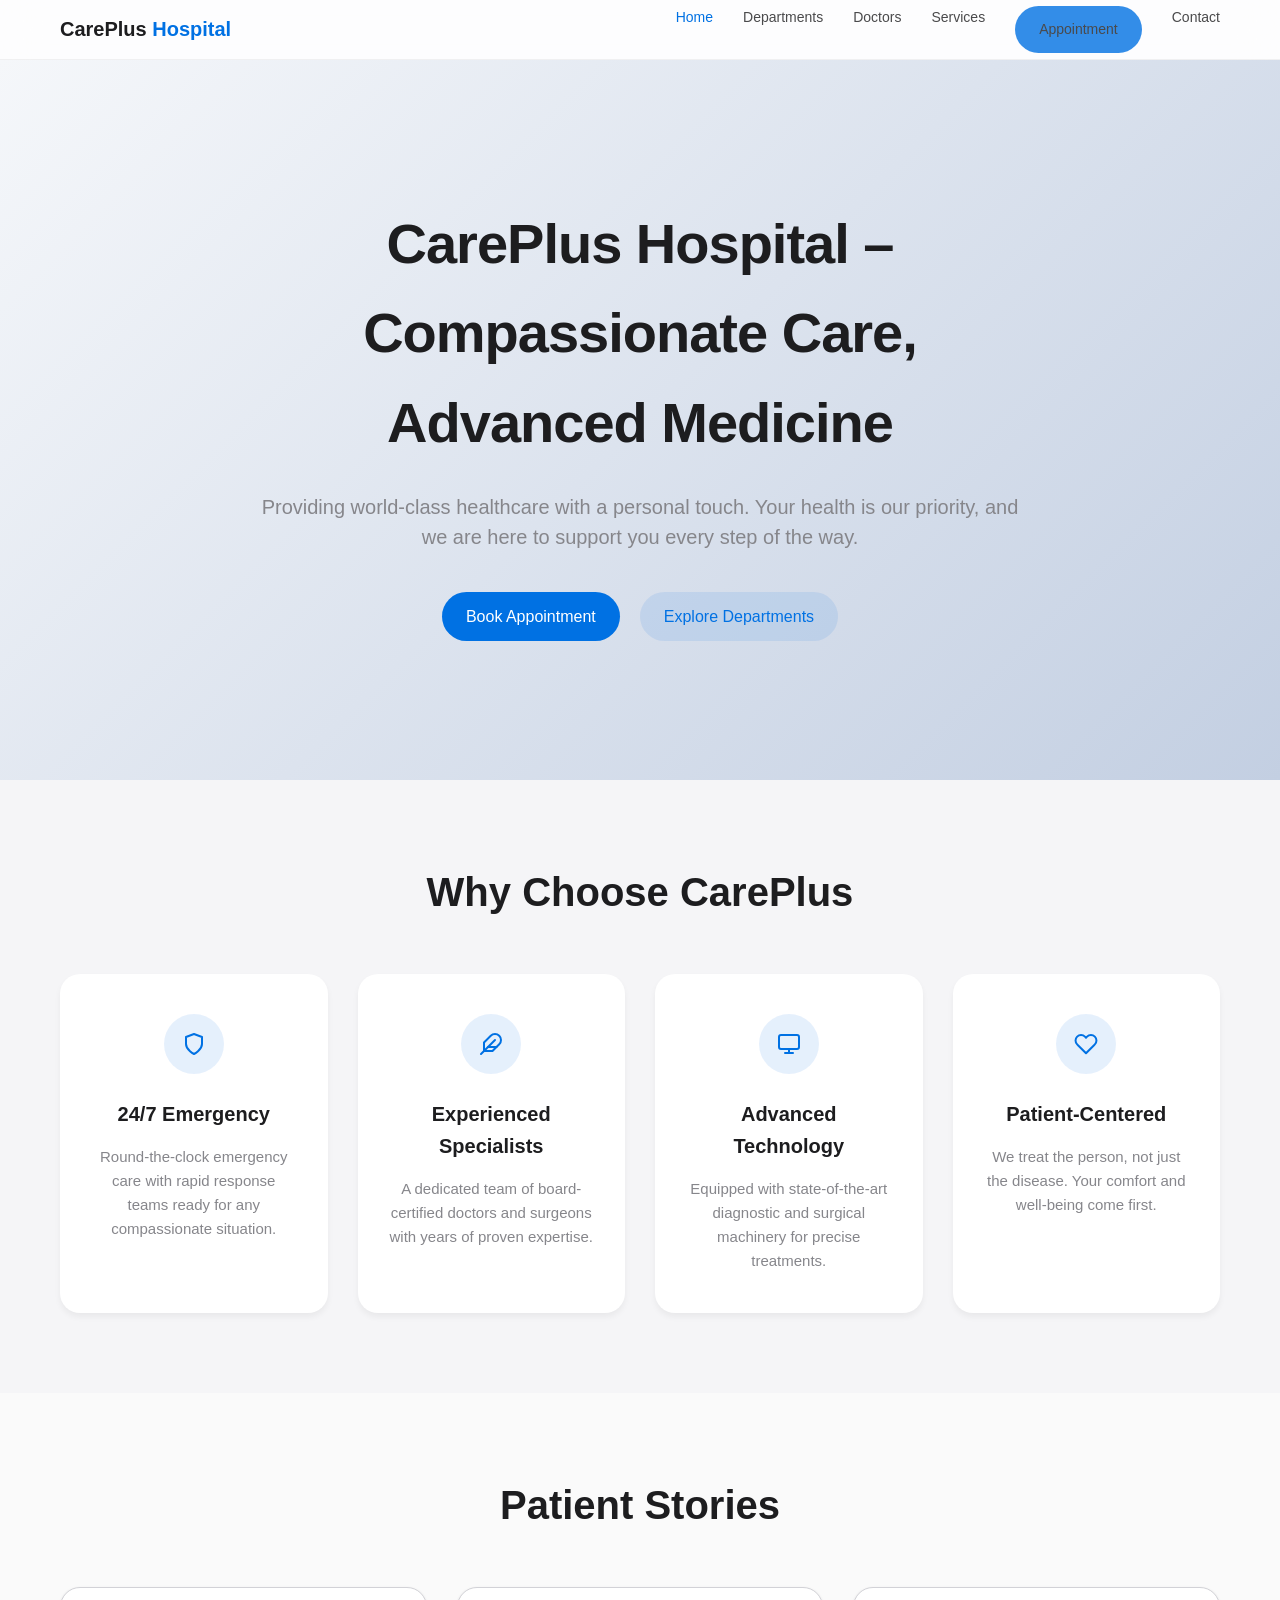
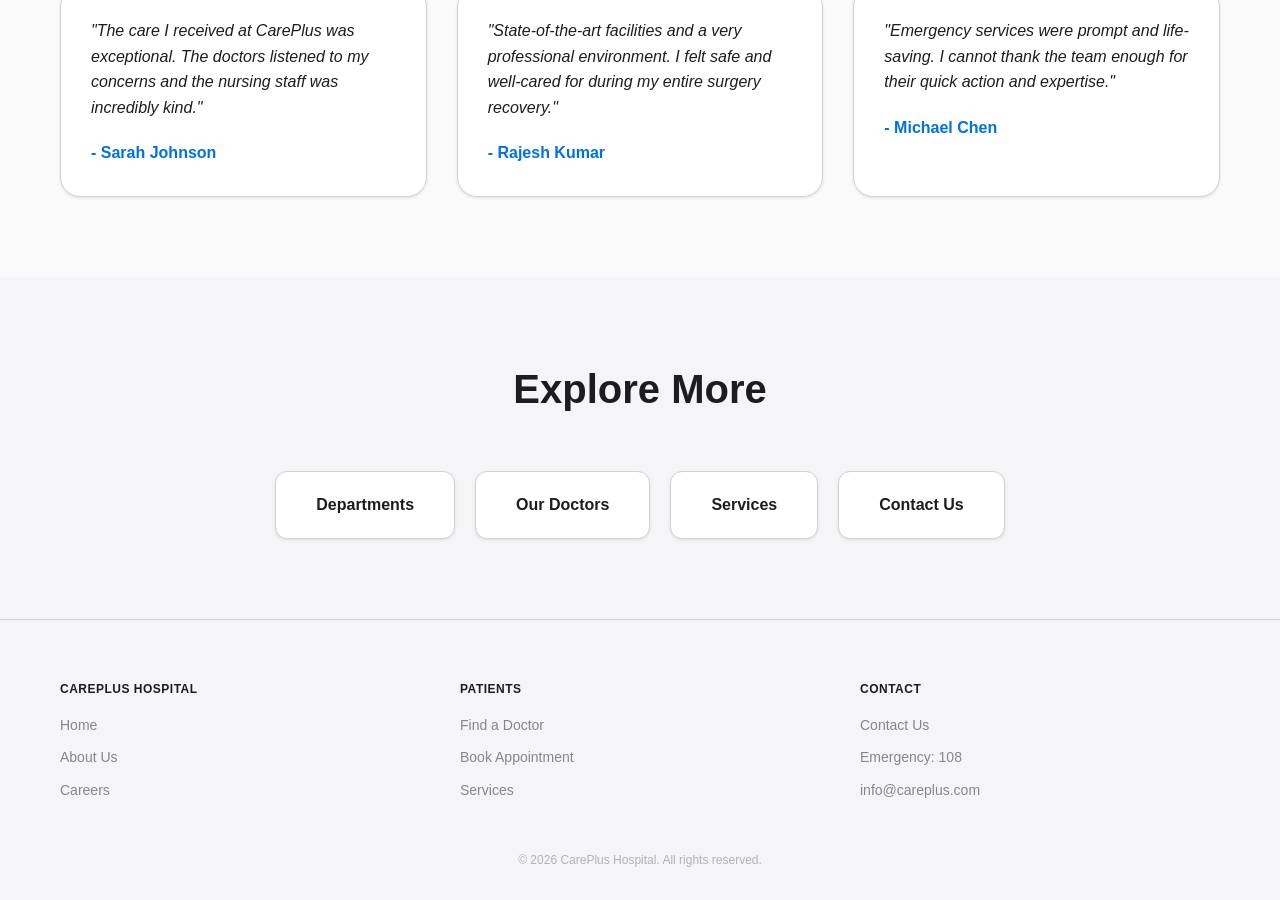
==== index.html @ c5b1206b "Initial commit Phase 1 and 2" ====
<!DOCTYPE html>
<html lang="en">
<head>
    <meta charset="UTF-8">
    <meta name="viewport" content="width=device-width, initial-scale=1.0">
    <title>CarePlus Hospital - Compassionate Care, Advanced Medicine</title>
    <link rel="stylesheet" href="assets/css/style.css">
</head>
<body>

    <!-- Header -->
    <header>
        <div class="container">
            <a href="index.html" class="logo">CarePlus <span>Hospital</span></a>
            <div class="menu-toggle">☰</div>
            <nav class="nav-links">
                <a href="index.html">Home</a>
                <a href="departments.html">Departments</a>
                <a href="doctors.html">Doctors</a>
                <a href="services.html">Services</a>
                <a href="appointment.html" class="btn btn-sm">Appointment</a>
                <a href="contact.html">Contact</a>
            </nav>
        </div>
    </header>

    <!-- Hero Section -->
    <section class="hero">
        <div class="hero-content">
            <h1>CarePlus Hospital – Compassionate Care, Advanced Medicine</h1>
            <p>Providing world-class healthcare with a personal touch. Your health is our priority, and we are here to support you every step of the way.</p>
            <div class="hero-btns">
                <a href="appointment.html" class="btn">Book Appointment</a>
                <a href="departments.html" class="btn btn-secondary">Explore Departments</a>
            </div>
        </div>
    </section>

    <!-- Why Choose CarePlus -->
    <section class="section">
        <div class="container">
            <h2 class="section-title">Why Choose CarePlus</h2>
            <div class="grid-4">
                <!-- Card 1 -->
                <div class="feature-card">
                    <div class="feature-icon">
                        <svg width="24" height="24" viewBox="0 0 24 24" fill="none" stroke="currentColor" stroke-width="2" stroke-linecap="round" stroke-linejoin="round"><path d="M12 22s8-4 8-10V5l-8-3-8 3v7c0 6 8 10 8 10z"></path></svg>
                    </div>
                    <h3>24/7 Emergency</h3>
                    <p>Round-the-clock emergency care with rapid response teams ready for any compassionate situation.</p>
                </div>
                <!-- Card 2 -->
                <div class="feature-card">
                    <div class="feature-icon">
                        <svg width="24" height="24" viewBox="0 0 24 24" fill="none" stroke="currentColor" stroke-width="2" stroke-linecap="round" stroke-linejoin="round"><path d="M20.24 12.24a6 6 0 0 0-8.49-8.49L5 10.5V19h8.5z"></path><line x1="16" y1="8" x2="2" y2="22"></line><line x1="17.5" y1="15" x2="9" y2="15"></line></svg>
                    </div>
                    <h3>Experienced Specialists</h3>
                    <p>A dedicated team of board-certified doctors and surgeons with years of proven expertise.</p>
                </div>
                <!-- Card 3 -->
                <div class="feature-card">
                    <div class="feature-icon">
                        <svg width="24" height="24" viewBox="0 0 24 24" fill="none" stroke="currentColor" stroke-width="2" stroke-linecap="round" stroke-linejoin="round"><rect x="2" y="3" width="20" height="14" rx="2" ry="2"></rect><line x1="8" y1="21" x2="16" y2="21"></line><line x1="12" y1="17" x2="12" y2="21"></line></svg>
                    </div>
                    <h3>Advanced Technology</h3>
                    <p>Equipped with state-of-the-art diagnostic and surgical machinery for precise treatments.</p>
                </div>
                <!-- Card 4 -->
                <div class="feature-card">
                    <div class="feature-icon">
                        <svg width="24" height="24" viewBox="0 0 24 24" fill="none" stroke="currentColor" stroke-width="2" stroke-linecap="round" stroke-linejoin="round"><path d="M20.84 4.61a5.5 5.5 0 0 0-7.78 0L12 5.67l-1.06-1.06a5.5 5.5 0 0 0-7.78 7.78l1.06 1.06L12 21.23l7.78-7.78 1.06-1.06a5.5 5.5 0 0 0 0-7.78z"></path></svg>
                    </div>
                    <h3>Patient-Centered</h3>
                    <p>We treat the person, not just the disease. Your comfort and well-being come first.</p>
                </div>
            </div>
        </div>
    </section>

    <!-- Testimonials -->
    <section class="section" style="background-color: #fafafa;">
        <div class="container">
            <h2 class="section-title">Patient Stories</h2>
            <div class="grid-3">
                <div class="testimonial-card">
                    <p class="testimonial-text">"The care I received at CarePlus was exceptional. The doctors listened to my concerns and the nursing staff was incredibly kind."</p>
                    <p class="testimonial-author">- Sarah Johnson</p>
                </div>
                <div class="testimonial-card">
                    <p class="testimonial-text">"State-of-the-art facilities and a very professional environment. I felt safe and well-cared for during my entire surgery recovery."</p>
                    <p class="testimonial-author">- Rajesh Kumar</p>
                </div>
                <div class="testimonial-card">
                    <p class="testimonial-text">"Emergency services were prompt and life-saving. I cannot thank the team enough for their quick action and expertise."</p>
                    <p class="testimonial-author">- Michael Chen</p>
                </div>
            </div>
        </div>
    </section>

    <!-- Quick Navigation -->
    <section class="section">
        <div class="container">
            <h2 class="section-title">Explore More</h2>
            <div class="quick-nav-grid">
                <a href="departments.html" class="quick-nav-btn">Departments</a>
                <a href="doctors.html" class="quick-nav-btn">Our Doctors</a>
                <a href="services.html" class="quick-nav-btn">Services</a>
                <a href="contact.html" class="quick-nav-btn">Contact Us</a>
            </div>
        </div>
    </section>

    <!-- Footer -->
    <footer>
        <div class="container">
            <div class="footer-content">
                <div class="footer-col">
                    <h4>CarePlus Hospital</h4>
                    <a href="index.html">Home</a>
                    <a href="about.html">About Us</a>
                    <a href="careers.html">Careers</a>
                </div>
                <div class="footer-col">
                    <h4>Patients</h4>
                    <a href="doctors.html">Find a Doctor</a>
                    <a href="appointment.html">Book Appointment</a>
                    <a href="services.html">Services</a>
                </div>
                <div class="footer-col">
                    <h4>Contact</h4>
                    <a href="contact.html">Contact Us</a>
                    <a href="#">Emergency: 108</a>
                    <a href="#">info@careplus.com</a>
                </div>
            </div>
            <p style="text-align: center; opacity: 0.6; font-size: 12px;">&copy; 2026 CarePlus Hospital. All rights reserved.</p>
        </div>
    </footer>

    <script src="assets/js/main.js"></script>
</body>
</html>
---- assets/css/style.css ----
/* 
 * CarePlus Hospital - Global Styles
 * Theme: Premium, Apple-inspired, Clean, Trustworthy
 */

:root {
    /* Color Palette */
    --primary-color: #0071e3;
    /* Classic Apple Blue */
    --primary-hover: #0077ed;
    --secondary-color: #1d1d1f;
    /* Dark Gray / Black */
    --background-color: #f5f5f7;
    /* Off-white background */
    --card-bg: #ffffff;
    --text-main: #1d1d1f;
    --text-light: #86868b;
    --border-color: #d2d2d7;
    --success-color: #34c759;
    --error-color: #ff3b30;

    /* Typography */
    --font-main: -apple-system, BlinkMacSystemFont, "Segoe UI", Roboto, Oxygen, Ubuntu, Cantarell, "Open Sans", "Helvetica Neue", sans-serif;

    /* Spacing & Layout */
    --container-width: 1200px;
    --header-height: 60px;
    --radius-md: 12px;
    --radius-lg: 20px;

    /* Shadows */
    --shadow-sm: 0 1px 3px rgba(0, 0, 0, 0.1);
    --shadow-md: 0 4px 6px rgba(0, 0, 0, 0.05);
    --shadow-lg: 0 10px 20px rgba(0, 0, 0, 0.08);
    /* Soft, diffused shadow */

    /* Transitions */
    --transition: all 0.3s ease;
}

/* Reset & Base */
* {
    margin: 0;
    padding: 0;
    box-sizing: border-box;
}

body {
    font-family: var(--font-main);
    background-color: var(--background-color);
    color: var(--text-main);
    line-height: 1.6;
    -webkit-font-smoothing: antialiased;
}

a {
    text-decoration: none;
    color: inherit;
    transition: var(--transition);
}

ul {
    list-style: none;
}

img {
    max-width: 100%;
    display: block;
}

/* Layout Utilities */
.container {
    max-width: var(--container-width);
    margin: 0 auto;
    padding: 0 20px;
}

.section {
    padding: 80px 0;
}

.section-title {
    font-size: 40px;
    font-weight: 600;
    text-align: center;
    margin-bottom: 50px;
    color: var(--secondary-color);
}

.btn {
    display: inline-block;
    padding: 12px 24px;
    background-color: var(--primary-color);
    color: white;
    border-radius: 980px;
    /* Pill shape */
    font-size: 16px;
    font-weight: 500;
    cursor: pointer;
    border: none;
    transition: var(--transition);
}

.btn:hover {
    background-color: var(--primary-hover);
    transform: scale(1.02);
}

.btn-secondary {
    background-color: rgba(0, 113, 227, 0.1);
    color: var(--primary-color);
}

.btn-secondary:hover {
    background-color: rgba(0, 113, 227, 0.2);
}

/* Header */
header {
    background-color: rgba(255, 255, 255, 0.8);
    backdrop-filter: blur(20px);
    -webkit-backdrop-filter: blur(20px);
    height: var(--header-height);
    position: sticky;
    top: 0;
    z-index: 1000;
    border-bottom: 1px solid rgba(0, 0, 0, 0.05);
    display: flex;
    align-items: center;
}

header .container {
    display: flex;
    justify-content: space-between;
    align-items: center;
    width: 100%;
}

.logo {
    font-size: 20px;
    font-weight: 600;
    color: var(--text-main);
}

.logo span {
    color: var(--primary-color);
}

.nav-links {
    display: flex;
    gap: 30px;
}

.nav-links a {
    font-size: 14px;
    color: var(--text-main);
    opacity: 0.8;
}

.nav-links a:hover,
.nav-links a.active {
    opacity: 1;
    color: var(--primary-color);
}

/* Mobile Menu */
.menu-toggle {
    display: none;
    font-size: 24px;
    cursor: pointer;
}

/* Footer */
footer {
    background-color: #f5f5f7;
    padding: 60px 0 30px;
    border-top: 1px solid var(--border-color);
    font-size: 14px;
    color: var(--text-light);
}

.footer-content {
    display: grid;
    grid-template-columns: repeat(auto-fit, minmax(200px, 1fr));
    gap: 40px;
    margin-bottom: 40px;
}

.footer-col h4 {
    color: var(--text-main);
    margin-bottom: 15px;
    font-size: 12px;
    text-transform: uppercase;
    letter-spacing: 0.5px;
}

.footer-col a {
    display: block;
    margin-bottom: 10px;
    color: var(--text-light);
}

.footer-col a:hover {
    color: var(--primary-color);
    text-decoration: underline;
}

/* Responsive */
@media (max-width: 768px) {
    .nav-links {
        display: none;
        flex-direction: column;
        position: absolute;
        top: var(--header-height);
        left: 0;
        width: 100%;
        background-color: white;
        padding: 20px;
        box-shadow: var(--shadow-md);
    }

    .nav-links.active {
        display: flex;
    }

    .menu-toggle {
        display: block;
    }

    .section-title {
        font-size: 32px;
    }
}

/* Hero Section */
.hero {
    background: linear-gradient(135deg, #f5f7fa 0%, #c3cfe2 100%);
    /* Soft metallic/blue gradient */
    min-height: 80vh;
    display: flex;
    align-items: center;
    text-align: center;
    position: relative;
    overflow: hidden;
}

.hero-content {
    max-width: 800px;
    margin: 0 auto;
    padding: 0 20px;
}

.hero h1 {
    font-size: 56px;
    font-weight: 700;
    margin-bottom: 24px;
    letter-spacing: -1px;
    color: var(--secondary-color);
}

.hero p {
    font-size: 20px;
    color: var(--text-light);
    margin-bottom: 40px;
    line-height: 1.5;
}

.hero-btns {
    display: flex;
    gap: 20px;
    justify-content: center;
}

/* Features Grid */
.grid-4 {
    display: grid;
    grid-template-columns: repeat(auto-fit, minmax(250px, 1fr));
    gap: 30px;
}

.feature-card {
    background: var(--card-bg);
    padding: 40px 30px;
    border-radius: var(--radius-lg);
    box-shadow: var(--shadow-md);
    transition: var(--transition);
    text-align: center;
}

.feature-card:hover {
    transform: translateY(-5px);
    box-shadow: var(--shadow-lg);
}

.feature-icon {
    width: 60px;
    height: 60px;
    margin: 0 auto 24px;
    display: flex;
    align-items: center;
    justify-content: center;
    background-color: rgba(0, 113, 227, 0.1);
    border-radius: 50%;
    color: var(--primary-color);
}

.feature-card h3 {
    margin-bottom: 15px;
    font-size: 20px;
    font-weight: 600;
}

.feature-card p {
    color: var(--text-light);
    font-size: 15px;
}

/* Testimonials */
.grid-3 {
    display: grid;
    grid-template-columns: repeat(auto-fit, minmax(300px, 1fr));
    gap: 30px;
}

.testimonial-card {
    background: var(--card-bg);
    padding: 30px;
    border-radius: var(--radius-lg);
    box-shadow: var(--shadow-sm);
    border: 1px solid var(--border-color);
}

.testimonial-text {
    font-size: 16px;
    font-style: italic;
    color: var(--text-main);
    margin-bottom: 20px;
}

.testimonial-author {
    font-weight: 600;
    color: var(--primary-color);
}

/* Quick Nav */
.quick-nav-grid {
    display: flex;
    flex-wrap: wrap;
    justify-content: center;
    gap: 20px;
    margin-top: 40px;
}

.quick-nav-btn {
    padding: 20px 40px;
    background: white;
    border: 1px solid var(--border-color);
    border-radius: var(--radius-md);
    font-weight: 600;
    color: var(--text-main);
    transition: var(--transition);
    box-shadow: var(--shadow-sm);
}

.quick-nav-btn:hover {
    border-color: var(--primary-color);
    color: var(--primary-color);
    transform: translateY(-2px);
    box-shadow: var(--shadow-md);
}

/* Page Header (Subpages) */
.page-header {
    background-color: var(--background-color);
    padding: 80px 0 40px;
    text-align: center;
}

.page-header h1 {
    font-size: 48px;
    font-weight: 700;
    color: var(--secondary-color);
    margin-bottom: 16px;
}

.page-header p {
    font-size: 18px;
    color: var(--text-light);
    max-width: 600px;
    margin: 0 auto;
}

/* Department Cards */
.department-card {
    background: var(--card-bg);
    padding: 40px;
    border-radius: var(--radius-lg);
    box-shadow: var(--shadow-sm);
    transition: var(--transition);
    border: 1px solid var(--border-color);
    display: flex;
    flex-direction: column;
    align-items: center;
    text-align: center;
}

.department-card:hover {
    transform: translateY(-5px);
    box-shadow: var(--shadow-md);
    border-color: var(--primary-color);
}

.department-icon {
    width: 80px;
    height: 80px;
    background-color: #f0f8ff;
    border-radius: 50%;
    display: flex;
    align-items: center;
    justify-content: center;
    margin-bottom: 24px;
    color: var(--primary-color);
}

.department-card h3 {
    font-size: 22px;
    font-weight: 600;
    margin-bottom: 12px;
    color: var(--text-main);
}

.department-card p {
    color: var(--text-light);
    font-size: 15px;
    line-height: 1.5;
}

/* Filter Buttons */
.filter-container {
    display: flex;
    justify-content: center;
    gap: 15px;
    margin-bottom: 40px;
    flex-wrap: wrap;
}

.filter-btn {
    padding: 10px 24px;
    background-color: white;
    border: 1px solid var(--border-color);
    border-radius: 980px;
    font-size: 14px;
    font-weight: 500;
    color: var(--text-main);
    cursor: pointer;
    transition: var(--transition);
}

.filter-btn:hover,
.filter-btn.active {
    background-color: var(--primary-color);
    color: white;
    border-color: var(--primary-color);
}

/* Doctor Cards */
.doctor-card {
    background: var(--card-bg);
    border-radius: var(--radius-lg);
    box-shadow: var(--shadow-sm);
    overflow: hidden;
    transition: var(--transition);
    border: 1px solid var(--border-color);
}

.doctor-card:hover {
    transform: translateY(-5px);
    box-shadow: var(--shadow-md);
}

.doctor-img {
    width: 100%;
    height: 250px;
    /* Placeholder height */
    background-color: #e1e1e5;
    display: flex;
    align-items: center;
    justify-content: center;
    color: var(--text-light);
    font-size: 14px;
}

.doctor-info {
    padding: 24px;
    text-align: center;
}

.doctor-name {
    font-size: 18px;
    font-weight: 600;
    margin-bottom: 5px;
    color: var(--secondary-color);
}

.doctor-specialty {
    font-size: 14px;
    color: var(--primary-color);
    margin-bottom: 12px;
    font-weight: 500;
}

.doctor-meta {
    font-size: 13px;
    color: var(--text-light);
    display: flex;
    justify-content: center;
    gap: 15px;
    margin-bottom: 20px;
}

.doctor-status {
    display: inline-block;
    padding: 4px 12px;
    background-color: rgba(52, 199, 89, 0.1);
    color: var(--success-color);
    font-size: 12px;
    border-radius: 4px;
    font-weight: 500;
}

/* Service Cards */
.service-card {
    background: var(--card-bg);
    padding: 30px;
    border-radius: var(--radius-lg);
    box-shadow: var(--shadow-sm);
    transition: var(--transition);
    border: 1px solid var(--border-color);
    display: flex;
    flex-direction: column;
    align-items: flex-start;
    /* Left aligned for services */
    text-align: left;
}

.service-card:hover {
    transform: translateY(-5px);
    box-shadow: var(--shadow-md);
    border-color: var(--primary-color);
}

.service-icon {
    width: 60px;
    height: 60px;
    background-color: #f5f5f7;
    border-radius: 12px;
    /* Rounded square for services */
    display: flex;
    align-items: center;
    justify-content: center;
    margin-bottom: 20px;
    color: var(--primary-color);
}

.service-card h3 {
    font-size: 20px;
    font-weight: 600;
    margin-bottom: 10px;
    color: var(--text-main);
}

.service-card p {
    color: var(--text-light);
    font-size: 15px;
    line-height: 1.6;
}

/* Contact Page */
.contact-grid {
    display: grid;
    grid-template-columns: 1fr 1.5fr;
    gap: 60px;
    align-items: start;
}

.contact-info-card {
    background: var(--primary-color);
    color: white;
    padding: 40px;
    border-radius: var(--radius-lg);
    box-shadow: var(--shadow-lg);
}

.contact-info-item {
    display: flex;
    gap: 20px;
    margin-bottom: 30px;
}

.contact-info-item:last-child {
    margin-bottom: 0;
}

.contact-info-icon {
    background: rgba(255, 255, 255, 0.2);
    width: 50px;
    height: 50px;
    border-radius: 50%;
    display: flex;
    align-items: center;
    justify-content: center;
    flex-shrink: 0;
}

.contact-info-text h3 {
    font-size: 18px;
    font-weight: 600;
    margin-bottom: 5px;
}

.contact-info-text p {
    font-size: 15px;
    opacity: 0.9;
    line-height: 1.5;
}

.contact-form-container {
    background: var(--card-bg);
    padding: 40px;
    border-radius: var(--radius-lg);
    box-shadow: var(--shadow-sm);
    border: 1px solid var(--border-color);
}

.form-group {
    margin-bottom: 24px;
}

.form-label {
    display: block;
    margin-bottom: 8px;
    font-weight: 500;
    color: var(--text-main);
}

.form-control {
    width: 100%;
    padding: 14px 16px;
    border: 1px solid var(--border-color);
    border-radius: 10px;
    font-size: 16px;
    font-family: inherit;
    transition: var(--transition);
}

.form-control:focus {
    outline: none;
    border-color: var(--primary-color);
    box-shadow: 0 0 0 4px rgba(0, 113, 227, 0.1);
}

textarea.form-control {
    resize: vertical;
    min-height: 120px;
}

@media (max-width: 768px) {
    .contact-grid {
        grid-template-columns: 1fr;
        gap: 40px;
    }
}
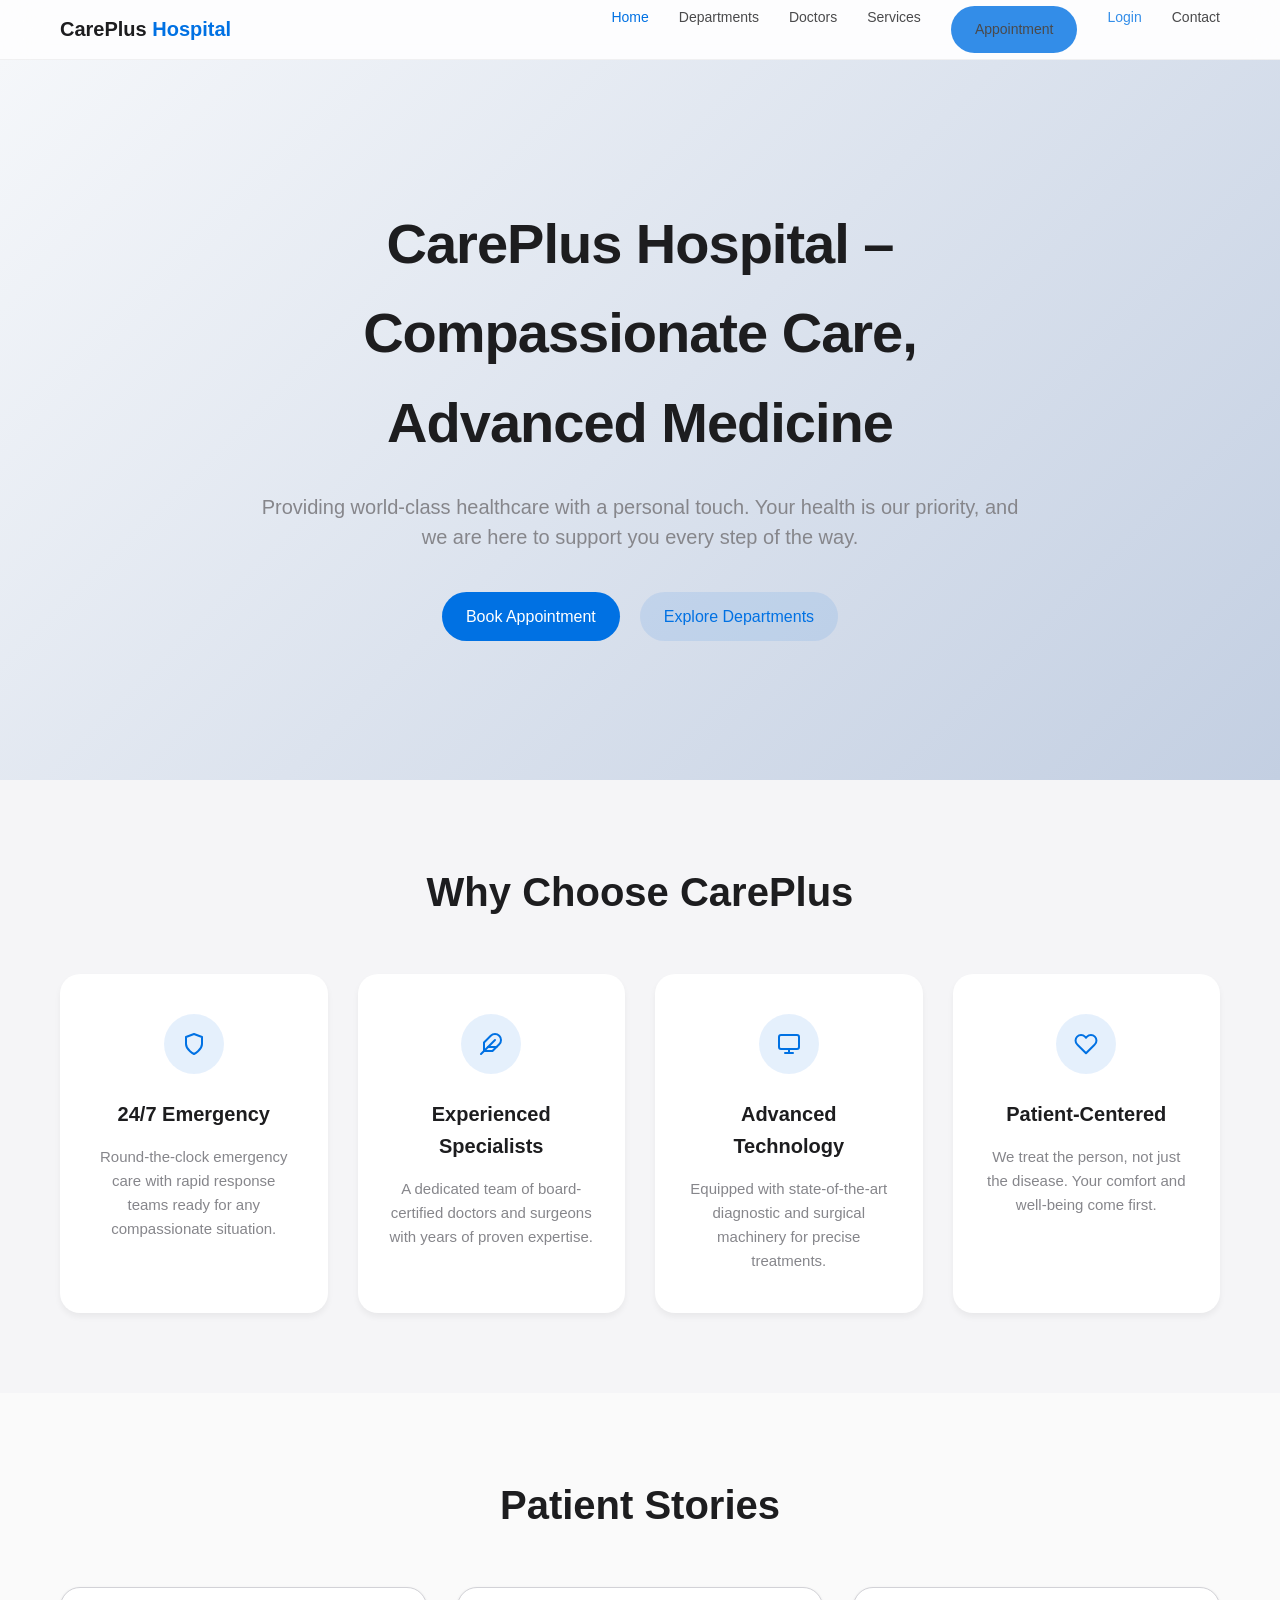
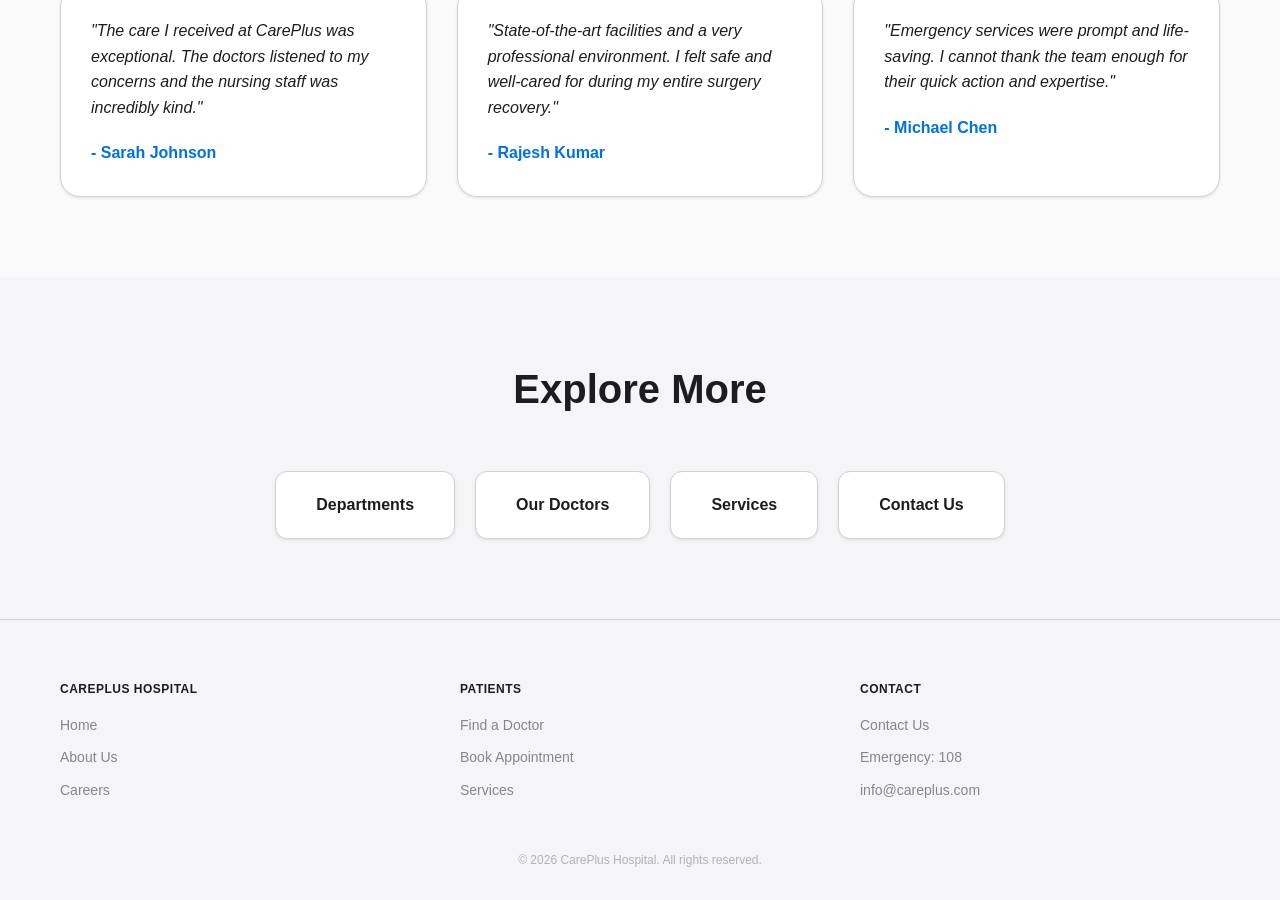
==== commit d0be1b6c: "Phase 3: Role-based auth, history, prescriptions, UI fixes" ====
--- a/index.html
+++ b/index.html
@@ -19,6 +19,8 @@
                 <a href="doctors.html">Doctors</a>
                 <a href="services.html">Services</a>
                 <a href="appointment.html" class="btn btn-sm">Appointment</a>
+                <!-- Phase 3: Add authentication links -->
+                <a href="auth.html" style="color: var(--primary-color); font-weight: 500;">Login</a>
                 <a href="contact.html">Contact</a>
             </nav>
         </div>
--- a/assets/css/style.css
+++ b/assets/css/style.css
@@ -669,4 +669,35 @@
         grid-template-columns: 1fr;
         gap: 40px;
     }
-}+}
+/* Auth Pages */
+.auth-container {
+  max-width: 400px;
+  margin: 80px auto;
+  padding: 30px;
+  background: #fff;
+  border-radius: 8px;
+  box-shadow: 0 10px 30px rgba(0,0,0,0.08);
+  text-align: center;
+}
+
+.auth-form input {
+  width: 100%;
+  padding: 12px;
+  margin-bottom: 15px;
+}
+
+.auth-form button {
+  width: 100%;
+  padding: 12px;
+  background: #0a84ff;
+  color: white;
+  border: none;
+  cursor: pointer;
+}
+
+.auth-note {
+  margin-top: 10px;
+  font-size: 14px;
+  color: #666;
+}
